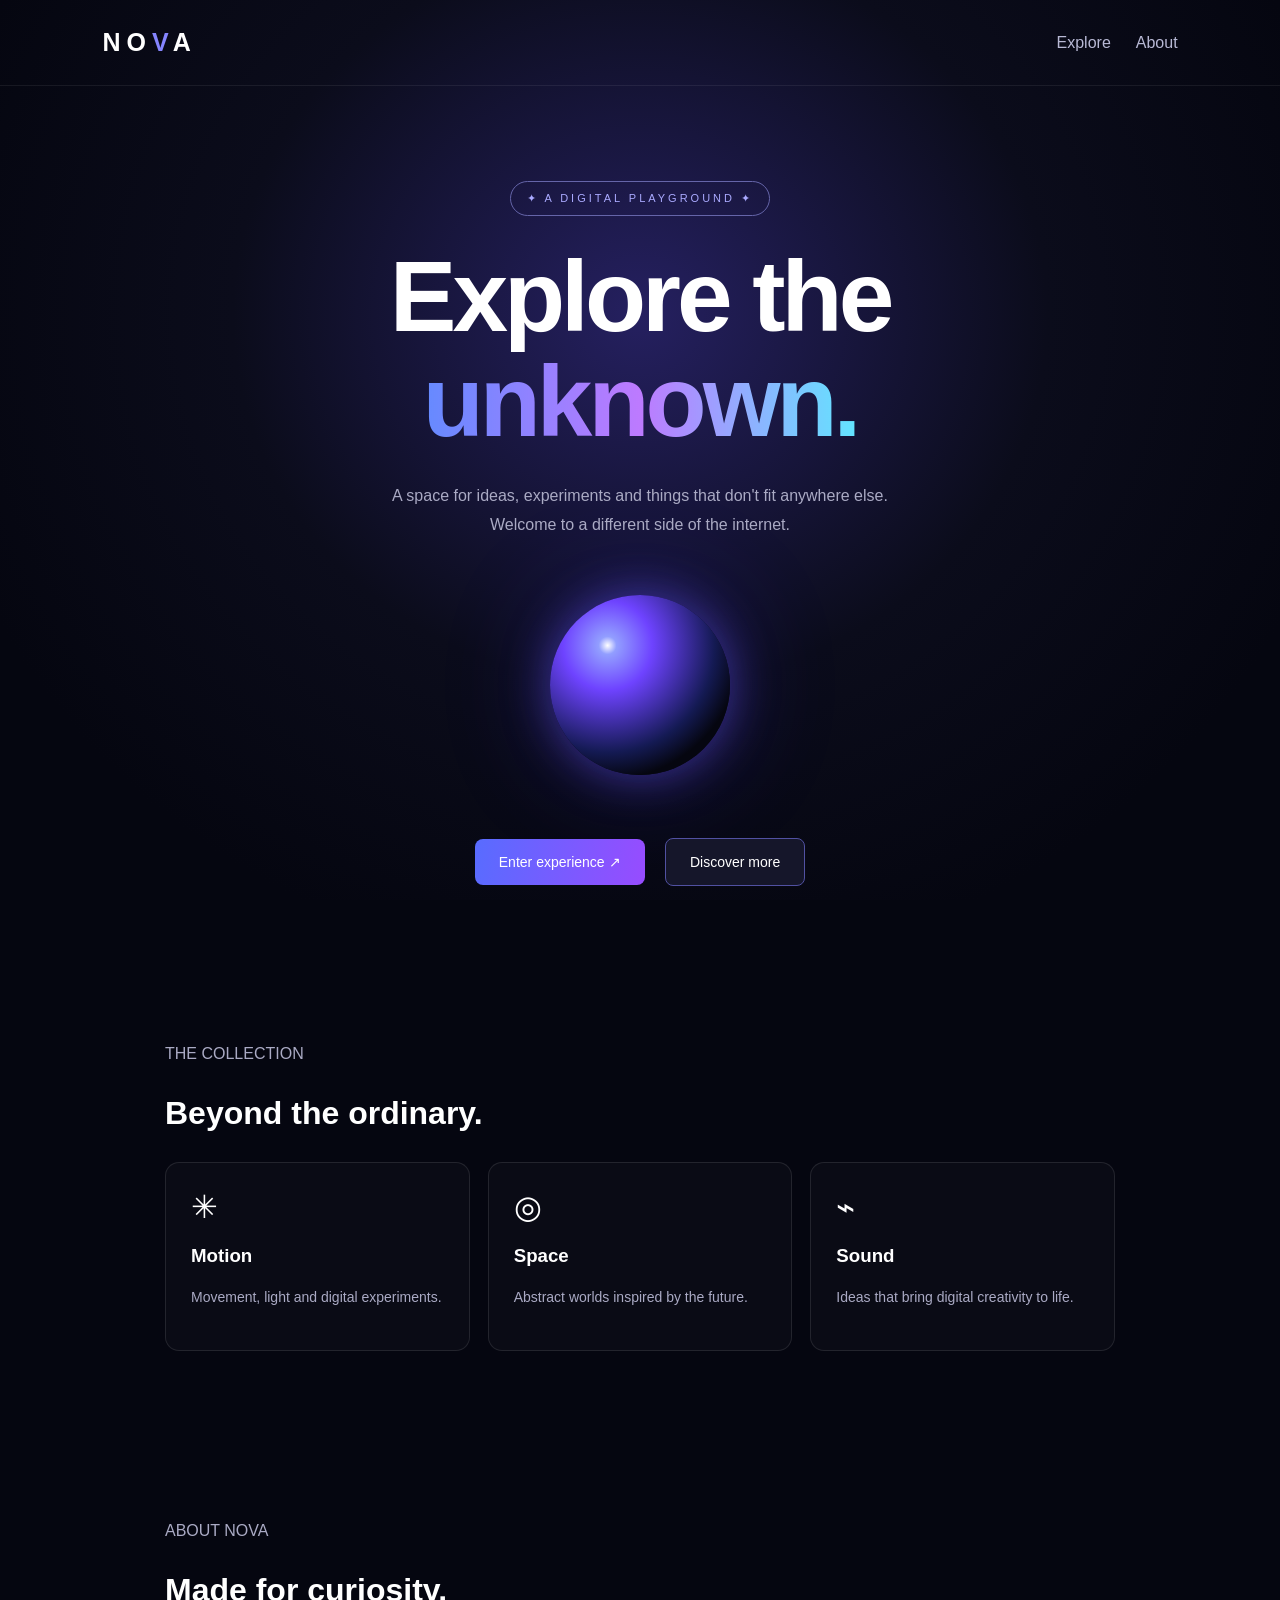
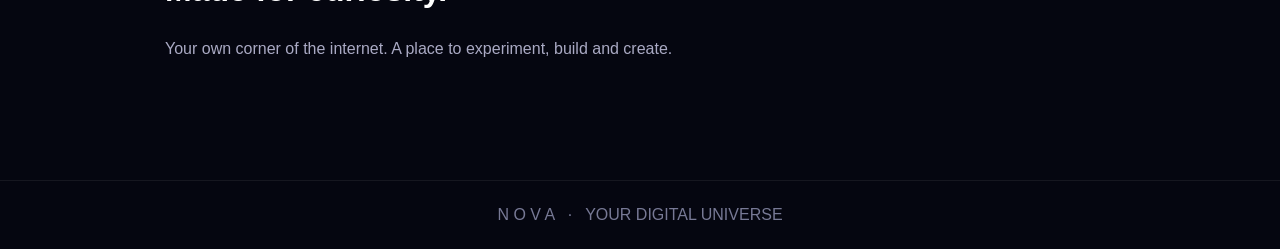
==== index.html @ 21d05f84 "Create futuristic NOVA website" ====
<!DOCTYPE html>
<html lang="no">
<head>
<meta charset="UTF-8">
<meta name="viewport" content="width=device-width, initial-scale=1">
<title>NOVA | Explore the Unknown</title>
<style>
*{box-sizing:border-box}
body{
  margin:0;background:#050610;color:white;
  font-family:Arial,sans-serif;overflow-x:hidden;
}
body:before{
  content:"";position:fixed;inset:0;z-index:-1;
  background:radial-gradient(ellipse at 50% 35%,#252060 0%,#0b0c1b 45%,#050610 80%);
}
nav{
  display:flex;justify-content:space-between;align-items:center;
  padding:28px 8%;border-bottom:1px solid #ffffff12;
}
.logo{font-size:25px;font-weight:bold;letter-spacing:6px}
.logo span{color:#8585ff}
nav a{color:#b8b9d5;text-decoration:none;margin-left:25px}
.hero{text-align:center;padding:95px 20px 80px}
.tag{
  color:#aaaaff;border:1px solid #6565a9;border-radius:30px;
  display:inline-block;padding:10px 16px;font-size:11px;letter-spacing:3px;
}
h1{font-size:clamp(48px,9vw,100px);line-height:1.05;letter-spacing:-4px;margin:28px 0}
h1 span{
  background:linear-gradient(90deg,#658aff,#bd7aff,#62e5ff);
  color:transparent;background-clip:text;
}
p{color:#aaaac4;line-height:1.8}
.hero p{max-width:520px;margin:0 auto}
.orb{
  height:180px;width:180px;border-radius:50%;margin:55px auto;
  background:radial-gradient(circle at 32% 28%,#fff 0%,#929eff 5%,#6e43ff 25%,#141a53 60%,#050610 75%);
  box-shadow:0 0 45px #6855ff80,0 0 110px #4b39ff45;
  animation:float 4s ease-in-out infinite;
}
@keyframes float{50%{transform:translateY(-16px) rotate(12deg)}}
button{
  padding:15px 24px;margin:8px;border-radius:8px;
  color:white;background:#15162a;border:1px solid #5151a2;
  cursor:pointer;font-size:14px;
}
.primary{background:linear-gradient(100deg,#586cff,#974cff);border:0}
button:hover{filter:brightness(1.3);transform:translateY(-2px)}
section.cards{max-width:1000px;margin:auto;padding:50px 25px 100px}
h2{font-size:32px}
.grid{display:grid;grid-template-columns:repeat(3,1fr);gap:18px;margin-top:30px}
.card{
  padding:25px;border-radius:14px;border:1px solid #ffffff1a;
  background:#ffffff06;transition:.3s;
}
.card:hover{transform:translateY(-6px);border-color:#8585ff;box-shadow:0 10px 40px #5544ff18}
.card .icon{font-size:32px}
.card p{font-size:14px}
footer{text-align:center;padding:25px;color:#777995;border-top:1px solid #ffffff12}
@media(max-width:650px){
 .grid{grid-template-columns:1fr}
 nav{padding:22px 5%}nav a{margin-left:10px;font-size:12px}
 .hero{padding-top:70px}h1{letter-spacing:-2px}
}
</style>
</head>
<body>
<nav>
  <div class="logo">NO<span>V</span>A</div>
  <div><a href="#explore">Explore</a><a href="#about">About</a></div>
</nav>

<main>
  <div class="hero">
    <div class="tag">✦ A DIGITAL PLAYGROUND ✦</div>
    <h1>Explore the<br><span>unknown.</span></h1>
    <p>A space for ideas, experiments and things that don't fit anywhere else. Welcome to a different side of the internet.</p>
    <div class="orb"></div>
    <button class="primary" onclick="document.querySelector('#explore').scrollIntoView({behavior:'smooth'})">Enter experience ↗</button>
    <button onclick="alert('Welcome to NOVA. Your journey starts here.')">Discover more</button>
  </div>

  <section class="cards" id="explore">
    <p>THE COLLECTION</p>
    <h2>Beyond the ordinary.</h2>
    <div class="grid">
      <div class="card"><div class="icon">✳</div><h3>Motion</h3><p>Movement, light and digital experiments.</p></div>
      <div class="card"><div class="icon">◎</div><h3>Space</h3><p>Abstract worlds inspired by the future.</p></div>
      <div class="card"><div class="icon">⌁</div><h3>Sound</h3><p>Ideas that bring digital creativity to life.</p></div>
    </div>
  </section>

  <section class="cards" id="about">
    <p>ABOUT NOVA</p>
    <h2>Made for curiosity.</h2>
    <p>Your own corner of the internet. A place to experiment, build and create.</p>
  </section>
</main>
<footer>N O V A &nbsp; · &nbsp; YOUR DIGITAL UNIVERSE</footer>
</body>
</html>
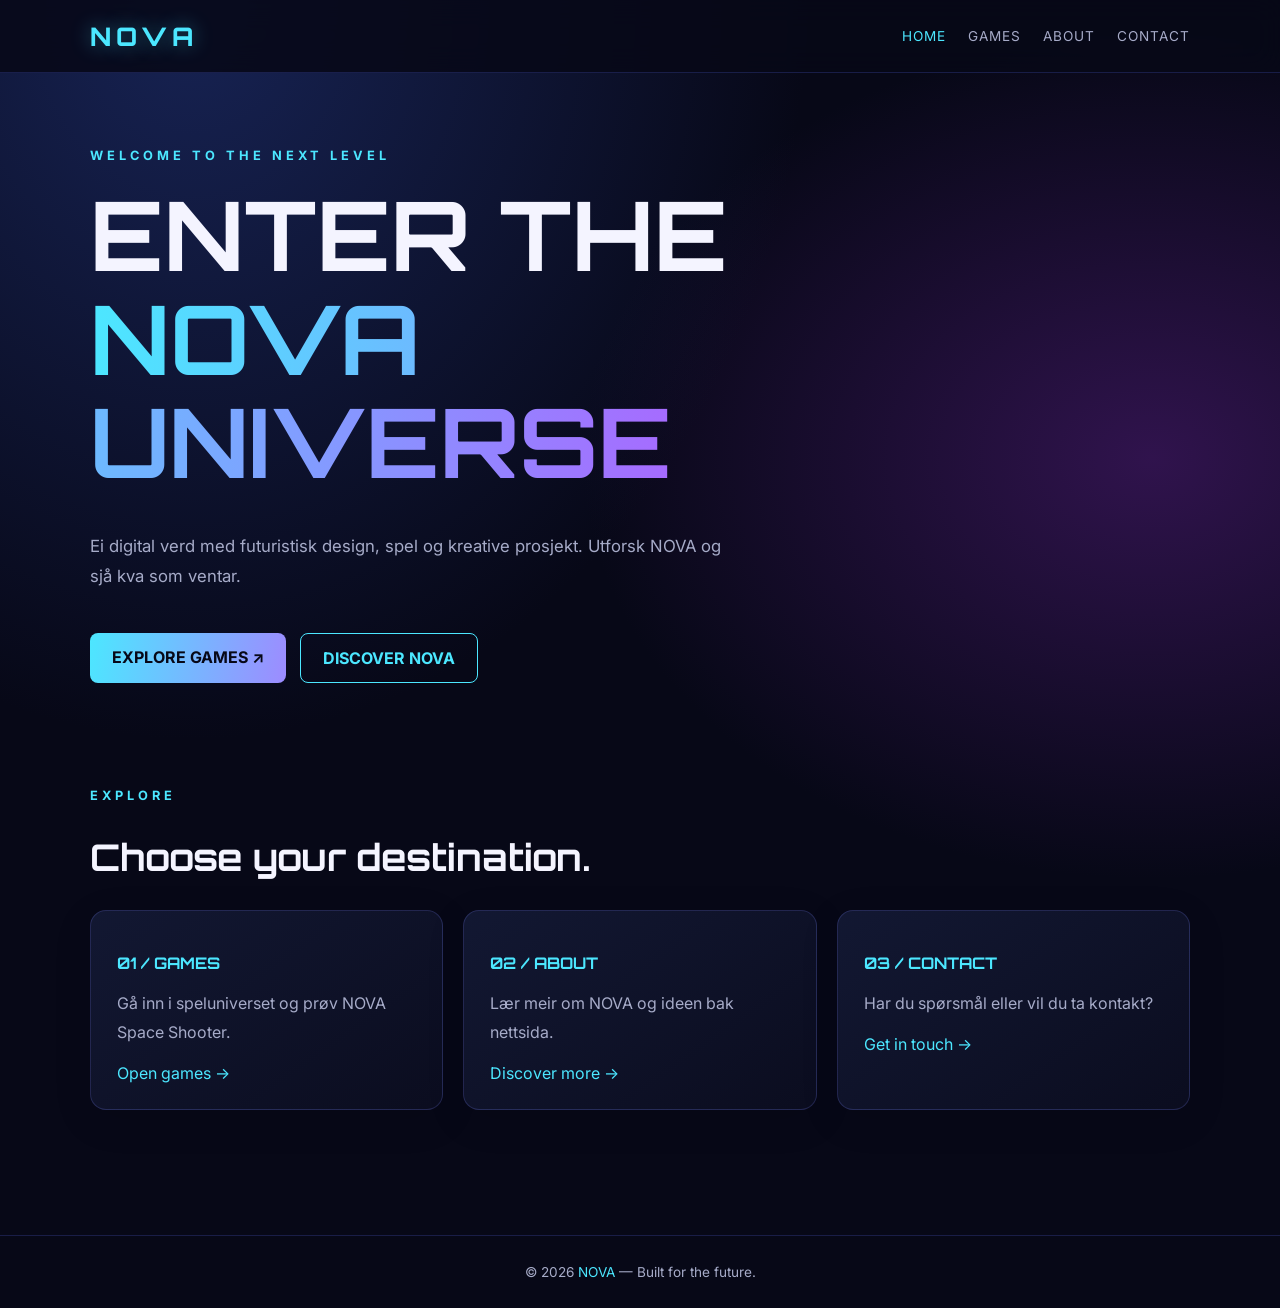
==== commit d5983a58: "Refactor index.html for improved layout and content Updated the structure and content of the index.h" ====
--- a/index.html
+++ b/index.html
@@ -1,103 +1,62 @@
 
 <!DOCTYPE html>
-<html lang="no">
+<html lang="nn">
 <head>
-<meta charset="UTF-8">
-<meta name="viewport" content="width=device-width, initial-scale=1">
-<title>NOVA | Explore the Unknown</title>
-<style>
-*{box-sizing:border-box}
-body{
-  margin:0;background:#050610;color:white;
-  font-family:Arial,sans-serif;overflow-x:hidden;
-}
-body:before{
-  content:"";position:fixed;inset:0;z-index:-1;
-  background:radial-gradient(ellipse at 50% 35%,#252060 0%,#0b0c1b 45%,#050610 80%);
-}
-nav{
-  display:flex;justify-content:space-between;align-items:center;
-  padding:28px 8%;border-bottom:1px solid #ffffff12;
-}
-.logo{font-size:25px;font-weight:bold;letter-spacing:6px}
-.logo span{color:#8585ff}
-nav a{color:#b8b9d5;text-decoration:none;margin-left:25px}
-.hero{text-align:center;padding:95px 20px 80px}
-.tag{
-  color:#aaaaff;border:1px solid #6565a9;border-radius:30px;
-  display:inline-block;padding:10px 16px;font-size:11px;letter-spacing:3px;
-}
-h1{font-size:clamp(48px,9vw,100px);line-height:1.05;letter-spacing:-4px;margin:28px 0}
-h1 span{
-  background:linear-gradient(90deg,#658aff,#bd7aff,#62e5ff);
-  color:transparent;background-clip:text;
-}
-p{color:#aaaac4;line-height:1.8}
-.hero p{max-width:520px;margin:0 auto}
-.orb{
-  height:180px;width:180px;border-radius:50%;margin:55px auto;
-  background:radial-gradient(circle at 32% 28%,#fff 0%,#929eff 5%,#6e43ff 25%,#141a53 60%,#050610 75%);
-  box-shadow:0 0 45px #6855ff80,0 0 110px #4b39ff45;
-  animation:float 4s ease-in-out infinite;
-}
-@keyframes float{50%{transform:translateY(-16px) rotate(12deg)}}
-button{
-  padding:15px 24px;margin:8px;border-radius:8px;
-  color:white;background:#15162a;border:1px solid #5151a2;
-  cursor:pointer;font-size:14px;
-}
-.primary{background:linear-gradient(100deg,#586cff,#974cff);border:0}
-button:hover{filter:brightness(1.3);transform:translateY(-2px)}
-section.cards{max-width:1000px;margin:auto;padding:50px 25px 100px}
-h2{font-size:32px}
-.grid{display:grid;grid-template-columns:repeat(3,1fr);gap:18px;margin-top:30px}
-.card{
-  padding:25px;border-radius:14px;border:1px solid #ffffff1a;
-  background:#ffffff06;transition:.3s;
-}
-.card:hover{transform:translateY(-6px);border-color:#8585ff;box-shadow:0 10px 40px #5544ff18}
-.card .icon{font-size:32px}
-.card p{font-size:14px}
-footer{text-align:center;padding:25px;color:#777995;border-top:1px solid #ffffff12}
-@media(max-width:650px){
- .grid{grid-template-columns:1fr}
- nav{padding:22px 5%}nav a{margin-left:10px;font-size:12px}
- .hero{padding-top:70px}h1{letter-spacing:-2px}
-}
-</style>
+  <meta charset="UTF-8">
+  <meta name="viewport" content="width=device-width, initial-scale=1">
+  <meta name="theme-color" content="#070817">
+  <meta name="description" content="NOVA — futuristiske spel og digitale prosjekt.">
+  <title>NOVA | Home</title>
+  <link rel="stylesheet" href="site.css">
 </head>
 <body>
-<nav>
-  <div class="logo">NO<span>V</span>A</div>
-  <div><a href="#explore">Explore</a><a href="#about">About</a></div>
-</nav>
+  <header>
+    <a class="logo" href="index.html">NOVA</a>
+    <nav aria-label="Hovudmeny">
+      <a class="active" href="index.html">HOME</a>
+      <a href="games.html">GAMES</a>
+      <a href="about.html">ABOUT</a>
+      <a href="contact.html">CONTACT</a>
+    </nav>
+  </header>
 
-<main>
-  <div class="hero">
-    <div class="tag">✦ A DIGITAL PLAYGROUND ✦</div>
-    <h1>Explore the<br><span>unknown.</span></h1>
-    <p>A space for ideas, experiments and things that don't fit anywhere else. Welcome to a different side of the internet.</p>
-    <div class="orb"></div>
-    <button class="primary" onclick="document.querySelector('#explore').scrollIntoView({behavior:'smooth'})">Enter experience ↗</button>
-    <button onclick="alert('Welcome to NOVA. Your journey starts here.')">Discover more</button>
-  </div>
+  <main>
+    <section class="hero">
+      <div class="eyebrow">Welcome to the next level</div>
+      <h1>ENTER THE<br><span class="gradient-text">NOVA UNIVERSE</span></h1>
+      <p>
+        Ei digital verd med futuristisk design, spel og kreative prosjekt.
+        Utforsk NOVA og sjå kva som ventar.
+      </p>
+      <div class="actions">
+        <a class="button primary" href="games.html">EXPLORE GAMES ↗</a>
+        <a class="button" href="about.html">DISCOVER NOVA</a>
+      </div>
+    </section>
 
-  <section class="cards" id="explore">
-    <p>THE COLLECTION</p>
-    <h2>Beyond the ordinary.</h2>
-    <div class="grid">
-      <div class="card"><div class="icon">✳</div><h3>Motion</h3><p>Movement, light and digital experiments.</p></div>
-      <div class="card"><div class="icon">◎</div><h3>Space</h3><p>Abstract worlds inspired by the future.</p></div>
-      <div class="card"><div class="icon">⌁</div><h3>Sound</h3><p>Ideas that bring digital creativity to life.</p></div>
-    </div>
-  </section>
+    <section class="section">
+      <div class="eyebrow">Explore</div>
+      <h2>Choose your destination.</h2>
+      <div class="grid">
+        <article class="panel">
+          <h3>01 / GAMES</h3>
+          <p>Gå inn i speluniverset og prøv NOVA Space Shooter.</p>
+          <a class="contact-link" href="games.html">Open games →</a>
+        </article>
+        <article class="panel">
+          <h3>02 / ABOUT</h3>
+          <p>Lær meir om NOVA og ideen bak nettsida.</p>
+          <a class="contact-link" href="about.html">Discover more →</a>
+        </article>
+        <article class="panel">
+          <h3>03 / CONTACT</h3>
+          <p>Har du spørsmål eller vil du ta kontakt?</p>
+          <a class="contact-link" href="contact.html">Get in touch →</a>
+        </article>
+      </div>
+    </section>
+  </main>
 
-  <section class="cards" id="about">
-    <p>ABOUT NOVA</p>
-    <h2>Made for curiosity.</h2>
-    <p>Your own corner of the internet. A place to experiment, build and create.</p>
-  </section>
-</main>
-<footer>N O V A &nbsp; · &nbsp; YOUR DIGITAL UNIVERSE</footer>
+  <footer>© 2026 <span>NOVA</span> — Built for the future.</footer>
 </body>
 </html>
--- a/site.css
+++ b/site.css
@@ -0,0 +1,230 @@
+
+@import url('https://fonts.googleapis.com/css2?family=Orbitron:wght@400;500;600;700;800&family=Inter:wght@400;500;600;700&display=swap');
+
+:root {
+  --bg: #070817;
+  --panel: #101329;
+  --blue: #4ce7ff;
+  --purple: #a66bff;
+  --text: #f4f4ff;
+  --muted: #a6abc8;
+}
+
+* {
+  box-sizing: border-box;
+}
+
+html {
+  scroll-behavior: smooth;
+}
+
+body {
+  margin: 0;
+  min-height: 100vh;
+  color: var(--text);
+  background:
+    radial-gradient(ellipse at 15% 0%, #172354 0, transparent 40%),
+    radial-gradient(ellipse at 90% 35%, #30134d 0, transparent 35%),
+    var(--bg);
+  font-family: Inter, Arial, sans-serif;
+}
+
+a {
+  color: inherit;
+  text-decoration: none;
+}
+
+header {
+  position: sticky;
+  top: 0;
+  z-index: 10;
+  display: flex;
+  align-items: center;
+  justify-content: space-between;
+  gap: 20px;
+  padding: 20px 7%;
+  background: #070817df;
+  border-bottom: 1px solid #5b70ff35;
+  backdrop-filter: blur(14px);
+}
+
+.logo {
+  font-family: Orbitron, sans-serif;
+  font-size: 1.6rem;
+  font-weight: 800;
+  letter-spacing: 5px;
+  color: var(--blue);
+  text-shadow: 0 0 20px #4ce7ff70;
+}
+
+nav {
+  display: flex;
+  flex-wrap: wrap;
+  gap: 22px;
+}
+
+nav a {
+  color: var(--muted);
+  font-size: .85rem;
+  letter-spacing: 1px;
+  transition: color .2s;
+}
+
+nav a:hover,
+nav a.active {
+  color: var(--blue);
+}
+
+main {
+  width: min(1100px, 88%);
+  margin: auto;
+}
+
+.hero {
+  min-height: 70vh;
+  display: flex;
+  flex-direction: column;
+  justify-content: center;
+  align-items: flex-start;
+  padding: 75px 0;
+}
+
+.eyebrow {
+  color: var(--blue);
+  font-size: .8rem;
+  font-weight: 700;
+  letter-spacing: 4px;
+  text-transform: uppercase;
+}
+
+h1, h2, h3 {
+  font-family: Orbitron, Inter, sans-serif;
+}
+
+h1 {
+  max-width: 850px;
+  margin: 20px 0;
+  font-size: clamp(2.8rem, 8vw, 6rem);
+  line-height: 1.08;
+}
+
+.gradient-text {
+  color: var(--blue);
+  background: linear-gradient(90deg, var(--blue), var(--purple));
+  background-clip: text;
+  -webkit-background-clip: text;
+  -webkit-text-fill-color: transparent;
+}
+
+p {
+  color: var(--muted);
+  line-height: 1.8;
+}
+
+.hero p,
+.intro {
+  max-width: 650px;
+  font-size: 1.05rem;
+}
+
+.actions {
+  display: flex;
+  flex-wrap: wrap;
+  gap: 14px;
+  margin-top: 25px;
+}
+
+.button {
+  display: inline-block;
+  padding: 14px 22px;
+  border: 1px solid var(--blue);
+  border-radius: 8px;
+  color: var(--blue);
+  font-weight: 700;
+  transition: transform .2s, box-shadow .2s;
+}
+
+.button.primary {
+  color: #070817;
+  background: linear-gradient(100deg, var(--blue), #9d8bff);
+  border: 0;
+}
+
+.button:hover {
+  transform: translateY(-3px);
+  box-shadow: 0 0 24px #4ce7ff35;
+}
+
+.section {
+  padding: 30px 0 75px;
+}
+
+.section h2 {
+  font-size: clamp(1.5rem, 4vw, 2.3rem);
+}
+
+.grid {
+  display: grid;
+  grid-template-columns: repeat(3, minmax(0, 1fr));
+  gap: 20px;
+  margin-top: 25px;
+}
+
+.panel {
+  padding: 26px;
+  background: linear-gradient(145deg, #141a35e8, #0c0e20e8);
+  border: 1px solid #7a83ff35;
+  border-radius: 16px;
+  box-shadow: 0 10px 40px #00000018;
+}
+
+.panel h3 {
+  color: var(--blue);
+  font-size: 1rem;
+}
+
+.page-heading {
+  padding: 80px 0 30px;
+}
+
+.page-heading h1 {
+  font-size: clamp(2.5rem, 7vw, 4.5rem);
+}
+
+footer {
+  margin-top: 50px;
+  padding: 28px 6%;
+  border-top: 1px solid #5b70ff35;
+  color: var(--muted);
+  text-align: center;
+  font-size: .85rem;
+}
+
+footer span {
+  color: var(--blue);
+}
+
+.contact-link {
+  color: var(--blue);
+  overflow-wrap: anywhere;
+}
+
+@media (max-width: 700px) {
+  header {
+    align-items: flex-start;
+    flex-direction: column;
+    padding: 18px 6%;
+  }
+
+  nav {
+    gap: 15px;
+  }
+
+  .grid {
+    grid-template-columns: 1fr;
+  }
+
+  .hero {
+    min-height: 58vh;
+  }
+}
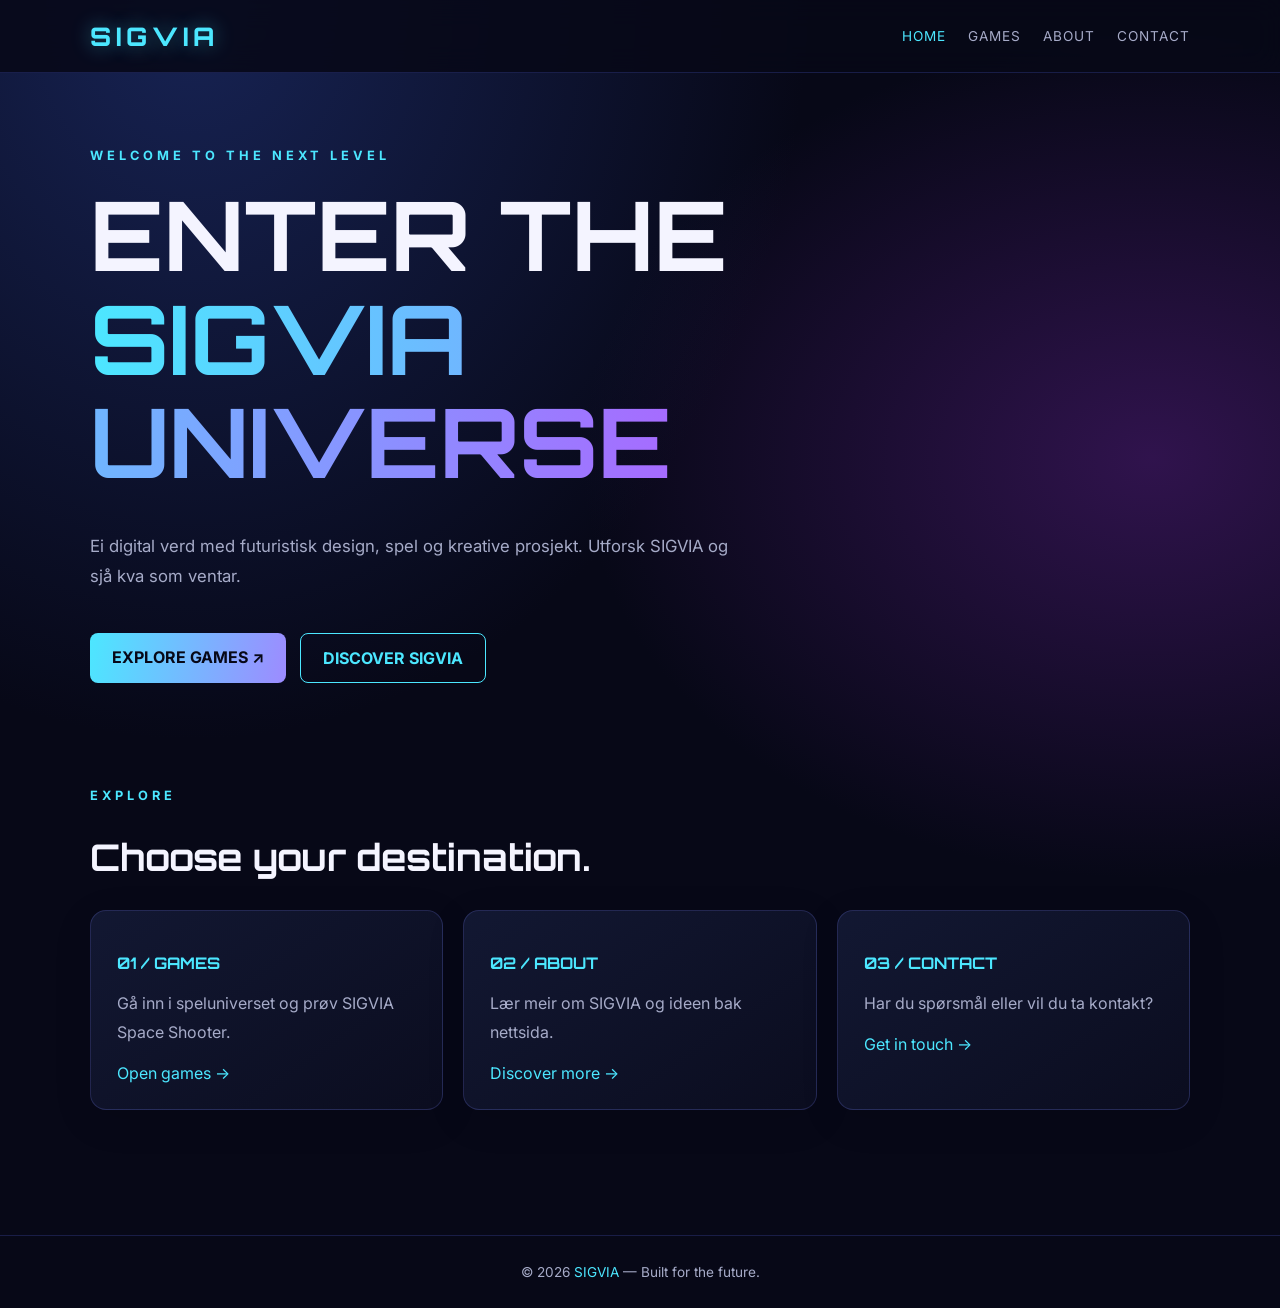
==== commit 258b6fe1: "Update references from NOVA to SIGVIA in index.html" ====
--- a/index.html
+++ b/index.html
@@ -5,13 +5,13 @@
   <meta charset="UTF-8">
   <meta name="viewport" content="width=device-width, initial-scale=1">
   <meta name="theme-color" content="#070817">
-  <meta name="description" content="NOVA — futuristiske spel og digitale prosjekt.">
-  <title>NOVA | Home</title>
+  <meta name="description" content="SIGVIA — futuristiske spel og digitale prosjekt.">
+  <title>SIGVA| Home</title>
   <link rel="stylesheet" href="site.css">
 </head>
 <body>
   <header>
-    <a class="logo" href="index.html">NOVA</a>
+    <a class="logo" href="index.html">SIGVIA</a>
     <nav aria-label="Hovudmeny">
       <a class="active" href="index.html">HOME</a>
       <a href="games.html">GAMES</a>
@@ -23,14 +23,14 @@
   <main>
     <section class="hero">
       <div class="eyebrow">Welcome to the next level</div>
-      <h1>ENTER THE<br><span class="gradient-text">NOVA UNIVERSE</span></h1>
+      <h1>ENTER THE<br><span class="gradient-text">SIGVIA UNIVERSE</span></h1>
       <p>
         Ei digital verd med futuristisk design, spel og kreative prosjekt.
-        Utforsk NOVA og sjå kva som ventar.
+        Utforsk SIGVIA og sjå kva som ventar.
       </p>
       <div class="actions">
         <a class="button primary" href="games.html">EXPLORE GAMES ↗</a>
-        <a class="button" href="about.html">DISCOVER NOVA</a>
+        <a class="button" href="about.html">DISCOVER SIGVIA</a>
       </div>
     </section>
 
@@ -40,12 +40,12 @@
       <div class="grid">
         <article class="panel">
           <h3>01 / GAMES</h3>
-          <p>Gå inn i speluniverset og prøv NOVA Space Shooter.</p>
+          <p>Gå inn i speluniverset og prøv SIGVIA Space Shooter.</p>
           <a class="contact-link" href="games.html">Open games →</a>
         </article>
         <article class="panel">
           <h3>02 / ABOUT</h3>
-          <p>Lær meir om NOVA og ideen bak nettsida.</p>
+          <p>Lær meir om SIGVIA og ideen bak nettsida.</p>
           <a class="contact-link" href="about.html">Discover more →</a>
         </article>
         <article class="panel">
@@ -57,6 +57,6 @@
     </section>
   </main>
 
-  <footer>© 2026 <span>NOVA</span> — Built for the future.</footer>
+  <footer>© 2026 <span>SIGVIA</span> — Built for the future.</footer>
 </body>
 </html>
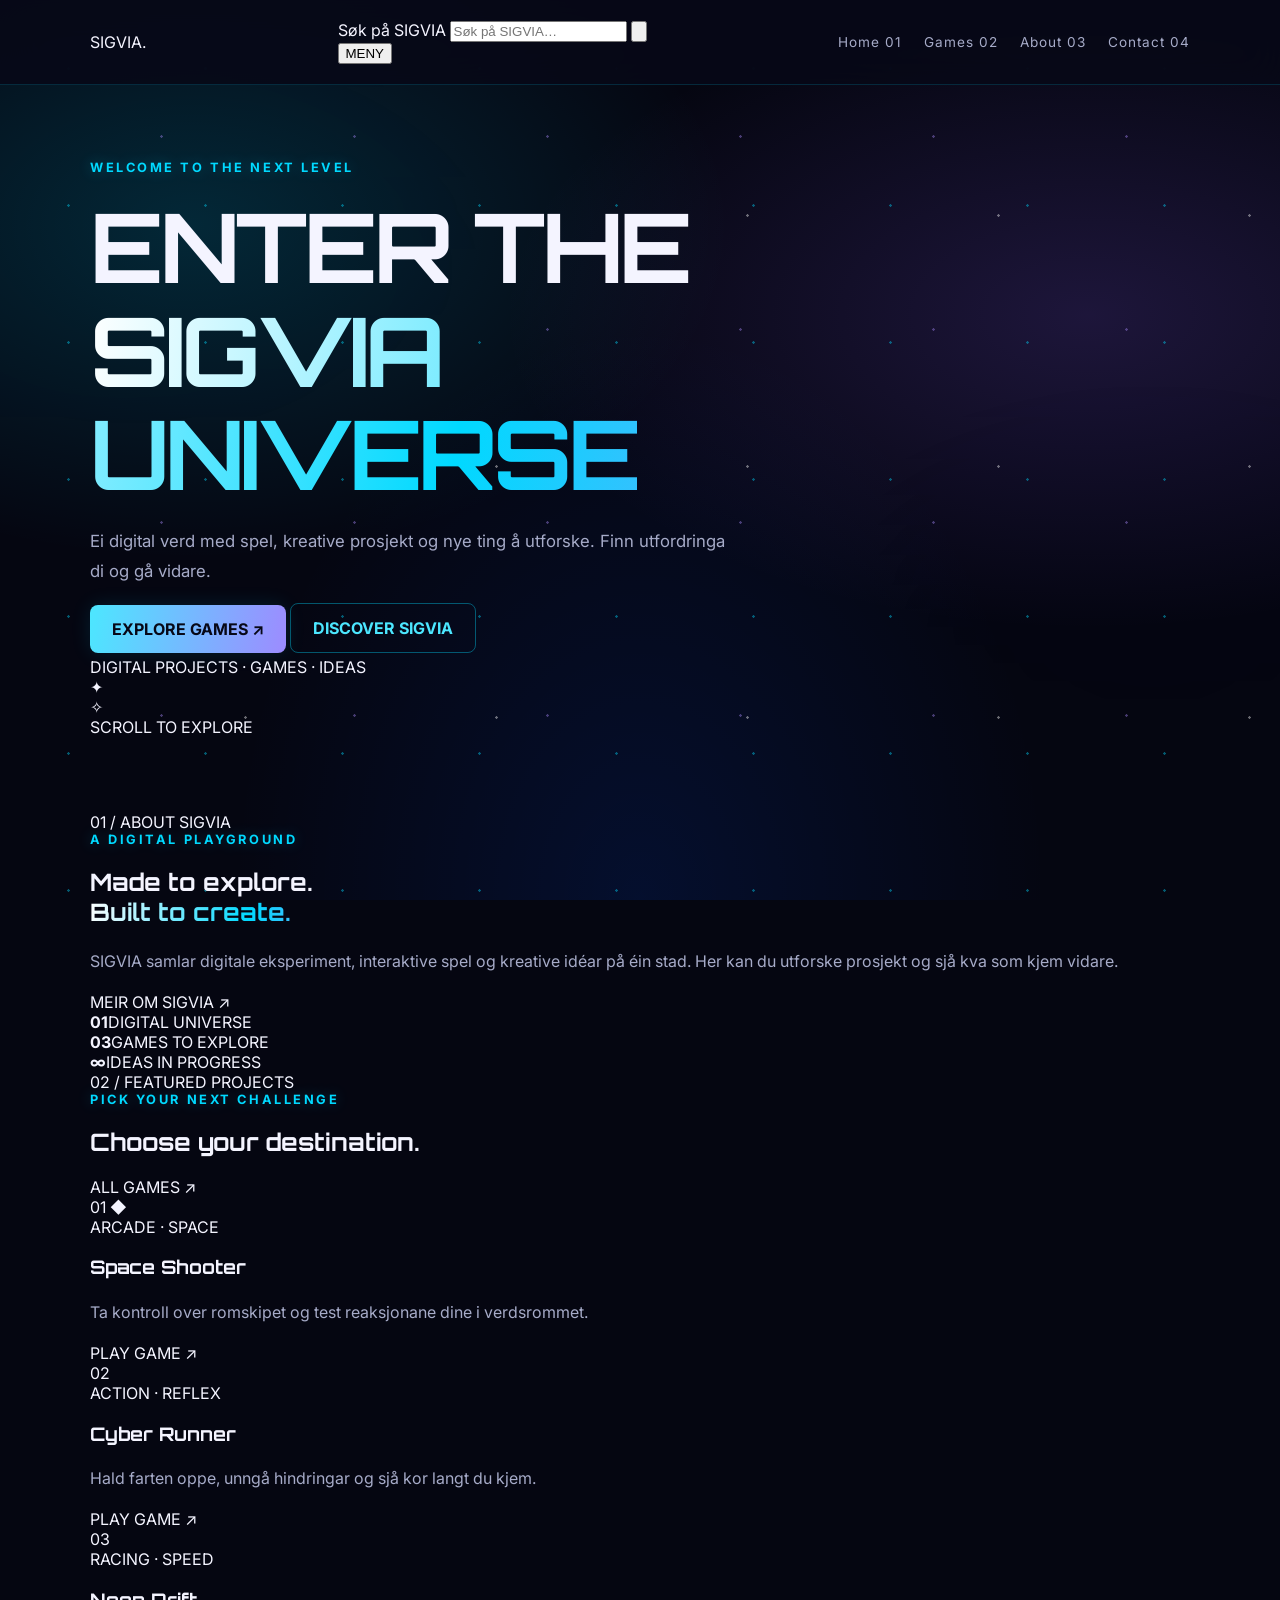
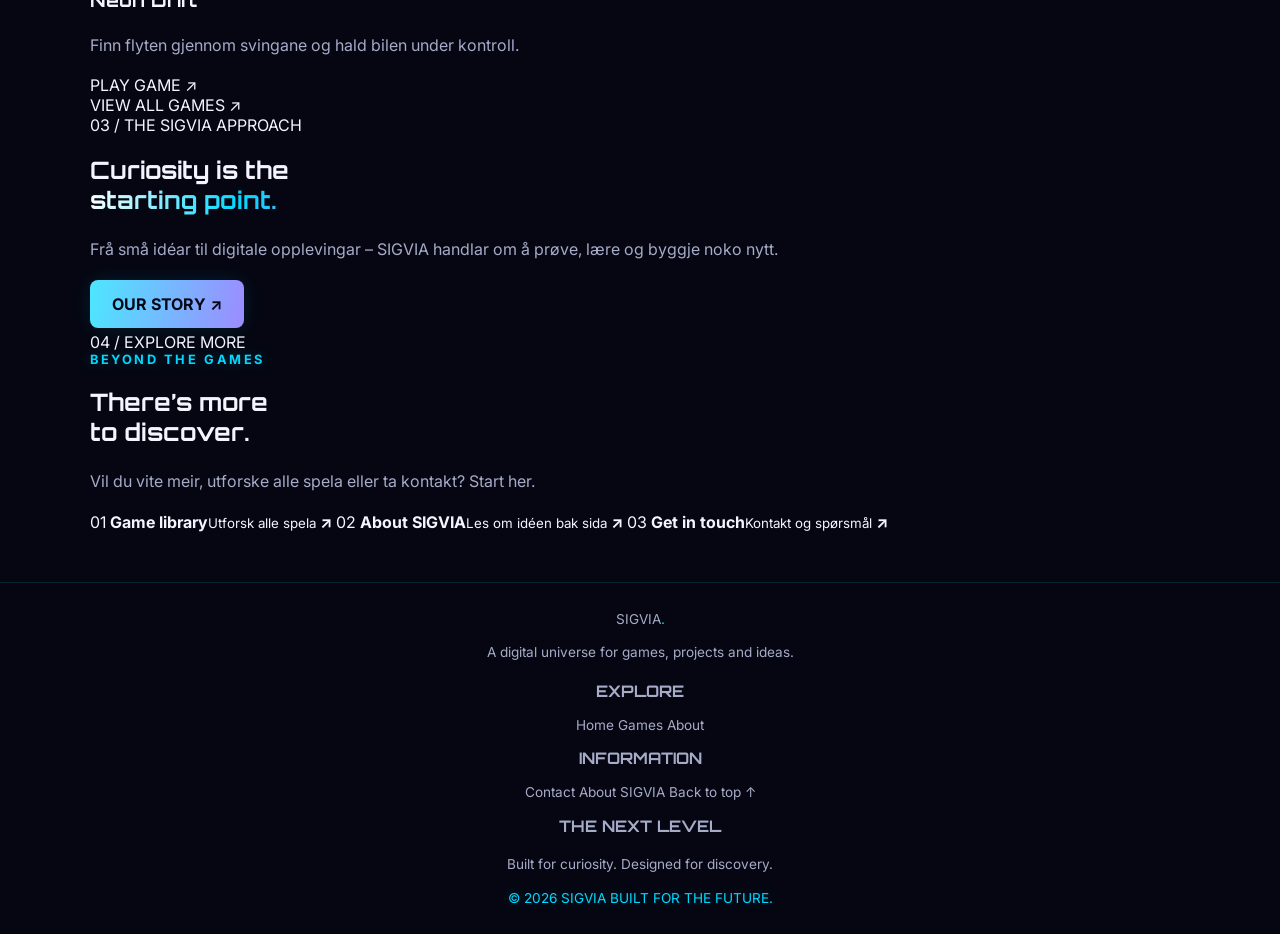
==== commit b5c59230: "Refactor index.html for accessibility and content updates Updated HTML structure, improved accessibi" ====
--- a/index.html
+++ b/index.html
@@ -1,62 +1,334 @@
-
-<!DOCTYPE html>
+<!doctype html>
 <html lang="nn">
 <head>
-  <meta charset="UTF-8">
+  <meta charset="utf-8">
   <meta name="viewport" content="width=device-width, initial-scale=1">
-  <meta name="theme-color" content="#070817">
-  <meta name="description" content="SIGVIA — futuristiske spel og digitale prosjekt.">
-  <title>SIGVA| Home</title>
+  <meta name="theme-color" content="#080a18">
+  <meta name="description" content="SIGVIA — spel, digitale prosjekt og nye ting å utforske.">
+  <title>SIGVIA | Home</title>
   <link rel="stylesheet" href="site.css">
+  <link rel="stylesheet" href="homepage.css">
 </head>
-<body>
-  <header>
-    <a class="logo" href="index.html">SIGVIA</a>
-    <nav aria-label="Hovudmeny">
-      <a class="active" href="index.html">HOME</a>
-      <a href="games.html">GAMES</a>
-      <a href="about.html">ABOUT</a>
-      <a href="contact.html">CONTACT</a>
-    </nav>
-  </header>
-
-  <main>
-    <section class="hero">
-      <div class="eyebrow">Welcome to the next level</div>
+<body class="home-page">
+
+<header class="home-header">
+  <a class="home-logo" href="index.html">SIGVIA<span>.</span></a>
+
+  <div class="header-tools">
+    <form id="site-search" class="site-search" role="search">
+      <label class="sr-only" for="search-input">Søk på SIGVIA</label>
+      <input id="search-input" type="search" placeholder="Søk på SIGVIA…">
+      <button aria-label="Søk" type="submit">
+        <svg viewBox="0 0 24 24">
+          <circle cx="10.5" cy="10.5" r="6.5"></circle>
+          <path d="m15.5 15.5 5 5"></path>
+        </svg>
+      </button>
+    </form>
+
+    <button id="menu-toggle" class="menu-toggle" type="button"
+      aria-expanded="false" aria-controls="site-menu">
+      <span>MENY</span>
+      <i><b></b><b></b></i>
+    </button>
+  </div>
+
+  <nav id="site-menu" class="site-menu" aria-label="Hovudmeny" hidden>
+    <a href="index.html">Home <span>01</span></a>
+    <a href="games.html">Games <span>02</span></a>
+    <a href="about.html">About <span>03</span></a>
+    <a href="contact.html">Contact <span>04</span></a>
+  </nav>
+</header>
+
+<div id="search-results" class="search-results" aria-live="polite" hidden></div>
+
+<main>
+  <section class="hero long-hero" id="top">
+    <div class="hero-copy">
+      <div class="eyebrow">
+        <span class="status-dot"></span>
+        WELCOME TO THE NEXT LEVEL
+      </div>
+
       <h1>ENTER THE<br><span class="gradient-text">SIGVIA UNIVERSE</span></h1>
+
       <p>
-        Ei digital verd med futuristisk design, spel og kreative prosjekt.
-        Utforsk SIGVIA og sjå kva som ventar.
+        Ei digital verd med spel, kreative prosjekt og nye ting å utforske.
+        Finn utfordringa di og gå vidare.
       </p>
-      <div class="actions">
+
+      <div class="hero-actions">
         <a class="button primary" href="games.html">EXPLORE GAMES ↗</a>
-        <a class="button" href="about.html">DISCOVER SIGVIA</a>
-      </div>
-    </section>
-
-    <section class="section">
-      <div class="eyebrow">Explore</div>
-      <h2>Choose your destination.</h2>
-      <div class="grid">
-        <article class="panel">
-          <h3>01 / GAMES</h3>
-          <p>Gå inn i speluniverset og prøv SIGVIA Space Shooter.</p>
-          <a class="contact-link" href="games.html">Open games →</a>
-        </article>
-        <article class="panel">
-          <h3>02 / ABOUT</h3>
-          <p>Lær meir om SIGVIA og ideen bak nettsida.</p>
-          <a class="contact-link" href="about.html">Discover more →</a>
-        </article>
-        <article class="panel">
-          <h3>03 / CONTACT</h3>
-          <p>Har du spørsmål eller vil du ta kontakt?</p>
-          <a class="contact-link" href="contact.html">Get in touch →</a>
-        </article>
-      </div>
-    </section>
-  </main>
-
-  <footer>© 2026 <span>SIGVIA</span> — Built for the future.</footer>
+        <a class="button secondary" href="#about-sigvia">DISCOVER SIGVIA</a>
+      </div>
+
+      <div class="hero-meta">
+        DIGITAL PROJECTS <span>·</span> GAMES <span>·</span> IDEAS
+      </div>
+    </div>
+
+    <div class="hero-visual" aria-hidden="true">
+      <div class="hero-glow"></div>
+      <div class="hero-ring ring-one"></div>
+      <div class="hero-ring ring-two"></div>
+      <div class="hero-core"></div>
+      <div class="hero-star star-one">✦</div>
+      <div class="hero-star star-two">✧</div>
+    </div>
+
+    <a class="scroll-cue" href="#about-sigvia">
+      SCROLL TO EXPLORE <span></span>
+    </a>
+  </section>
+
+  <section class="home-section intro-section" id="about-sigvia">
+    <div class="section-index">01 / ABOUT SIGVIA</div>
+
+    <div class="two-column">
+      <div>
+        <div class="eyebrow">A DIGITAL PLAYGROUND</div>
+        <h2>Made to explore.<br><span class="gradient-text">Built to create.</span></h2>
+      </div>
+
+      <div class="section-copy">
+        <p>
+          SIGVIA samlar digitale eksperiment, interaktive spel og kreative
+          idéar på éin stad. Her kan du utforske prosjekt og sjå kva som kjem vidare.
+        </p>
+        <a class="text-link" href="about.html">MEIR OM SIGVIA <span>↗</span></a>
+      </div>
+    </div>
+
+    <div class="stats-row">
+      <div><strong>01</strong><span>DIGITAL UNIVERSE</span></div>
+      <div><strong>03</strong><span>GAMES TO EXPLORE</span></div>
+      <div><strong>∞</strong><span>IDEAS IN PROGRESS</span></div>
+    </div>
+  </section>
+
+  <section class="home-section games-section" id="featured">
+    <div class="section-heading">
+      <div>
+        <div class="section-index">02 / FEATURED PROJECTS</div>
+        <div class="eyebrow">PICK YOUR NEXT CHALLENGE</div>
+        <h2>Choose your destination.</h2>
+      </div>
+      <a class="text-link all-games" href="games.html">ALL GAMES <span>↗</span></a>
+    </div>
+
+    <div class="game-grid">
+      <article class="game-card">
+        <div class="game-art space-art">
+          <span class="art-label">01</span>
+          <span class="planet"></span>
+          <span class="ship">◆</span>
+        </div>
+        <div class="game-card-content">
+          <div class="game-type">ARCADE · SPACE</div>
+          <h3>Space Shooter</h3>
+          <p>Ta kontroll over romskipet og test reaksjonane dine i verdsrommet.</p>
+          <a class="text-link" href="game.html">PLAY GAME <span>↗</span></a>
+        </div>
+      </article>
+
+      <article class="game-card">
+        <div class="game-art runner-art">
+          <span class="art-label">02</span>
+          <span class="runner-sun"></span>
+          <span class="runner-floor"></span>
+          <span class="runner-person"></span>
+        </div>
+        <div class="game-card-content">
+          <div class="game-type">ACTION · REFLEX</div>
+          <h3>Cyber Runner</h3>
+          <p>Hald farten oppe, unngå hindringar og sjå kor langt du kjem.</p>
+          <a class="text-link" href="runner.html">PLAY GAME <span>↗</span></a>
+        </div>
+      </article>
+
+      <article class="game-card">
+        <div class="game-art drift-art">
+          <span class="art-label">03</span>
+          <span class="road"></span>
+          <span class="car"></span>
+        </div>
+        <div class="game-card-content">
+          <div class="game-type">RACING · SPEED</div>
+          <h3>Neon Drift</h3>
+          <p>Finn flyten gjennom svingane og hald bilen under kontroll.</p>
+          <a class="text-link" href="neon-drift.html">PLAY GAME <span>↗</span></a>
+        </div>
+      </article>
+    </div>
+
+    <a class="text-link mobile-all-games" href="games.html">VIEW ALL GAMES <span>↗</span></a>
+  </section>
+
+  <section class="statement-section">
+    <div class="statement-pattern" aria-hidden="true"></div>
+    <div class="section-index">03 / THE SIGVIA APPROACH</div>
+    <h2>Curiosity is the<br><span class="gradient-text">starting point.</span></h2>
+    <p>Frå små idéar til digitale opplevingar – SIGVIA handlar om å prøve, lære og byggje noko nytt.</p>
+    <a class="button primary" href="about.html">OUR STORY ↗</a>
+  </section>
+
+  <section class="home-section explore-section">
+    <div class="section-index">04 / EXPLORE MORE</div>
+
+    <div class="two-column explore-layout">
+      <div>
+        <div class="eyebrow">BEYOND THE GAMES</div>
+        <h2>There’s more<br>to discover.</h2>
+        <p>Vil du vite meir, utforske alle spela eller ta kontakt? Start her.</p>
+      </div>
+
+      <div class="explore-links">
+        <a href="games.html">
+          <span class="link-number">01</span>
+          <span><strong>Game library</strong><small>Utforsk alle spela</small></span>
+          <b>↗</b>
+        </a>
+        <a href="about.html">
+          <span class="link-number">02</span>
+          <span><strong>About SIGVIA</strong><small>Les om idéen bak sida</small></span>
+          <b>↗</b>
+        </a>
+        <a href="contact.html">
+          <span class="link-number">03</span>
+          <span><strong>Get in touch</strong><small>Kontakt og spørsmål</small></span>
+          <b>↗</b>
+        </a>
+      </div>
+    </div>
+  </section>
+</main>
+
+<footer class="home-footer">
+  <div class="footer-main">
+    <div class="footer-brand">
+      <a class="home-logo" href="index.html">SIGVIA<span>.</span></a>
+      <p>A digital universe for games, projects and ideas.</p>
+    </div>
+
+    <div class="footer-column">
+      <h3>EXPLORE</h3>
+      <a href="index.html">Home</a>
+      <a href="games.html">Games</a>
+      <a href="about.html">About</a>
+    </div>
+
+    <div class="footer-column">
+      <h3>INFORMATION</h3>
+      <a href="contact.html">Contact</a>
+      <a href="about.html">About SIGVIA</a>
+      <a href="#top">Back to top ↑</a>
+    </div>
+
+    <div class="footer-column footer-note">
+      <h3>THE NEXT LEVEL</h3>
+      <p>Built for curiosity. Designed for discovery.</p>
+    </div>
+  </div>
+
+  <div class="footer-bottom">
+    <span>© 2026 SIGVIA</span>
+    <span>BUILT FOR THE FUTURE.</span>
+  </div>
+</footer>
+
+<script>
+const toggle = document.getElementById('menu-toggle');
+const menu = document.getElementById('site-menu');
+
+toggle.addEventListener('click', () => {
+  const open = toggle.getAttribute('aria-expanded') === 'true';
+  toggle.setAttribute('aria-expanded', String(!open));
+  toggle.classList.toggle('is-open', !open);
+  menu.hidden = open;
+});
+
+document.addEventListener('click', event => {
+  if (!menu.hidden && !menu.contains(event.target) && !toggle.contains(event.target)) {
+    menu.hidden = true;
+    toggle.setAttribute('aria-expanded', 'false');
+    toggle.classList.remove('is-open');
+  }
+});
+
+const items = [
+  ['SIGVIA Home', 'Framside og introduksjon', 'index.html#top', 'home framside intro sigvia'],
+  ['About SIGVIA', 'Les om SIGVIA', 'about.html', 'about om oss informasjon idé prosjekt'],
+  ['Games', 'Utforsk alle spela', 'games.html', 'games spel game library'],
+  ['Space Shooter', 'Arkadespel i verdsrommet', 'game.html', 'space shooter romskip arcade'],
+  ['Cyber Runner', 'Actionspel med fart og hindringar', 'runner.html', 'cyber runner action reflex løping'],
+  ['Neon Drift', 'Racing, fart og kontroll', 'neon-drift.html', 'neon drift racing bil køyring'],
+  ['Contact', 'Kontakt SIGVIA', 'contact.html', 'contact kontakt spørsmål']
+];
+
+const form = document.getElementById('site-search');
+const input = document.getElementById('search-input');
+const results = document.getElementById('search-results');
+
+form.addEventListener('submit', event => {
+  event.preventDefault();
+
+  const query = input.value.trim().toLowerCase();
+  results.replaceChildren();
+
+  if (!query) {
+    results.hidden = true;
+    input.focus();
+    return;
+  }
+
+  const matches = items.filter(item =>
+    item.join(' ').toLowerCase().includes(query)
+  );
+
+  const heading = document.createElement('div');
+  heading.className = 'results-heading';
+  heading.textContent = matches.length
+    ? `SØKERESULTAT (${matches.length})`
+    : 'INGEN TREFF';
+
+  results.append(heading);
+
+  matches.forEach(item => {
+    const link = document.createElement('a');
+    link.href = item[2];
+
+    const wrap = document.createElement('span');
+    const title = document.createElement('strong');
+    const description = document.createElement('small');
+    const arrow = document.createElement('b');
+
+    title.textContent = item[0];
+    description.textContent = item[1];
+    arrow.textContent = '↗';
+
+    wrap.append(title, description);
+    link.append(wrap, arrow);
+    results.append(link);
+  });
+
+  results.hidden = false;
+});
+
+document.addEventListener('keydown', event => {
+  if (event.key === 'Escape') {
+    results.hidden = true;
+    menu.hidden = true;
+    toggle.setAttribute('aria-expanded', 'false');
+    toggle.classList.remove('is-open');
+  }
+
+  if ((event.ctrlKey || event.metaKey) && event.key.toLowerCase() === 'k') {
+    event.preventDefault();
+    input.focus();
+  }
+});
+</script>
+
 </body>
 </html>
--- a/site.css
+++ b/site.css
@@ -228,3 +228,382 @@
     min-height: 58vh;
   }
 }
+
+/* =====================================
+   SIGVIA FUTURISTIC UPGRADE
+   ===================================== */
+
+:root {
+  --neon-blue: #00d9ff;
+  --neon-purple: #8b5cf6;
+  --dark-bg: #070817;
+  --glass: rgba(18, 24, 52, 0.72);
+}
+
+/* Animated background glow */
+body {
+  background-color: var(--dark-bg);
+  background-image:
+    radial-gradient(
+      ellipse at 15% 15%,
+      rgba(0, 217, 255, 0.12),
+      transparent 38%
+    ),
+    radial-gradient(
+      ellipse at 85% 45%,
+      rgba(139, 92, 246, 0.13),
+      transparent 40%
+    );
+  background-attachment: fixed;
+  overflow-x: hidden;
+}
+
+/* Moving futuristic grid */
+body::before {
+  content: "";
+  position: fixed;
+  inset: 0;
+  z-index: 0;
+  pointer-events: none;
+  opacity: 0.16;
+  background-image:
+    linear-gradient(rgba(0, 217, 255, 0.09) 1px, transparent 1px),
+    linear-gradient(90deg, rgba(0, 217, 255, 0.09) 1px, transparent 1px);
+  background-size: 48px 48px;
+  mask-image: linear-gradient(to bottom, black, transparent 85%);
+  animation: grid-drift 24s linear infinite;
+}
+
+body > header,
+body > main,
+body > footer {
+  position: relative;
+  z-index: 1;
+}
+
+@keyframes grid-drift {
+  from { background-position: 0 0; }
+  to { background-position: 48px 48px; }
+}
+
+/* Glass-style navigation */
+header {
+  backdrop-filter: blur(18px);
+  -webkit-backdrop-filter: blur(18px);
+  border-bottom: 1px solid rgba(0, 217, 255, 0.16);
+}
+
+.logo {
+  transition: color 0.25s ease, text-shadow 0.25s ease;
+}
+
+.logo:hover {
+  color: var(--neon-blue);
+  text-shadow: 0 0 18px rgba(0, 217, 255, 0.75);
+}
+
+nav a {
+  position: relative;
+  transition: color 0.25s ease;
+}
+
+nav a::after {
+  content: "";
+  position: absolute;
+  left: 0;
+  bottom: -7px;
+  width: 100%;
+  height: 2px;
+  background: linear-gradient(
+    90deg,
+    var(--neon-blue),
+    var(--neon-purple)
+  );
+  transform: scaleX(0);
+  transform-origin: left;
+  transition: transform 0.25s ease;
+}
+
+nav a:hover::after,
+nav a.active::after {
+  transform: scaleX(1);
+}
+
+nav a:hover {
+  color: var(--neon-blue);
+}
+
+/* Hero section */
+.hero {
+  position: relative;
+  isolation: isolate;
+}
+
+.hero h1 {
+  animation: hero-appear 0.9s ease both;
+  letter-spacing: -0.045em;
+}
+
+.hero p {
+  animation: hero-appear 0.9s 0.15s ease both;
+}
+
+.eyebrow {
+  color: var(--neon-blue);
+  letter-spacing: 0.2em;
+  text-transform: uppercase;
+  text-shadow: 0 0 14px rgba(0, 217, 255, 0.3);
+}
+
+.gradient-text {
+  background: linear-gradient(
+    100deg,
+    #ffffff 0%,
+    #00d9ff 40%,
+    #a78bfa 75%,
+    #ffffff 100%
+  );
+  background-size: 200% auto;
+  -webkit-background-clip: text;
+  background-clip: text;
+  -webkit-text-fill-color: transparent;
+  animation: gradient-flow 6s linear infinite;
+}
+
+@keyframes gradient-flow {
+  to { background-position: 200% center; }
+}
+
+@keyframes hero-appear {
+  from {
+    opacity: 0;
+    transform: translateY(18px);
+  }
+  to {
+    opacity: 1;
+    transform: translateY(0);
+  }
+}
+
+/* Futuristic buttons */
+.button {
+  position: relative;
+  overflow: hidden;
+  border: 1px solid rgba(0, 217, 255, 0.38);
+  transition:
+    transform 0.25s ease,
+    box-shadow 0.25s ease,
+    border-color 0.25s ease;
+}
+
+.button:hover {
+  transform: translateY(-3px);
+  border-color: var(--neon-blue);
+  box-shadow:
+    0 0 12px rgba(0, 217, 255, 0.2),
+    0 0 30px rgba(0, 217, 255, 0.12);
+}
+
+.button.primary {
+  box-shadow: 0 0 20px rgba(0, 217, 255, 0.12);
+}
+
+.button.primary:hover {
+  box-shadow:
+    0 0 18px rgba(0, 217, 255, 0.3),
+    0 0 40px rgba(0, 217, 255, 0.16);
+}
+
+/* Glass panels and cards */
+.panel {
+  position: relative;
+  overflow: hidden;
+  background: var(--glass);
+  border: 1px solid rgba(148, 163, 255, 0.17);
+  border-radius: 16px;
+  backdrop-filter: blur(12px);
+  -webkit-backdrop-filter: blur(12px);
+  transition:
+    transform 0.3s ease,
+    border-color 0.3s ease,
+    box-shadow 0.3s ease;
+}
+
+.panel::before {
+  content: "";
+  position: absolute;
+  top: 0;
+  left: -120%;
+  width: 80%;
+  height: 1px;
+  background: linear-gradient(
+    90deg,
+    transparent,
+    var(--neon-blue),
+    var(--neon-purple),
+    transparent
+  );
+  transition: left 0.55s ease;
+}
+
+.panel:hover::before {
+  left: 120%;
+}
+
+.panel:hover {
+  transform: translateY(-7px);
+  border-color: rgba(0, 217, 255, 0.45);
+  box-shadow:
+    0 12px 35px rgba(0, 0, 0, 0.24),
+    0 0 25px rgba(0, 217, 255, 0.08);
+}
+
+.panel h3 {
+  transition: color 0.25s ease;
+}
+
+.panel:hover h3 {
+  color: var(--neon-blue);
+}
+
+.contact-link {
+  transition:
+    color 0.25s ease,
+    letter-spacing 0.25s ease;
+}
+
+.contact-link:hover {
+  color: var(--neon-blue);
+  letter-spacing: 0.03em;
+}
+
+/* Section headings */
+.section h2 {
+  text-wrap: balance;
+}
+
+footer {
+  border-top: 1px solid rgba(0, 217, 255, 0.14);
+}
+
+footer span {
+  color: var(--neon-blue);
+  text-shadow: 0 0 12px rgba(0, 217, 255, 0.25);
+}
+
+/* Keyboard accessibility */
+a:focus-visible {
+  outline: 2px solid var(--neon-blue);
+  outline-offset: 5px;
+}
+
+/* Mobile adjustments */
+@media (max-width: 600px) {
+  body::before {
+    background-size: 32px 32px;
+  }
+
+  .panel:hover {
+    transform: translateY(-3px);
+  }
+
+  .button:hover {
+    transform: translateY(-2px);
+  }
+}
+
+/* Respect reduced-motion settings */
+@media (prefers-reduced-motion: reduce) {
+  *,
+  *::before,
+  *::after {
+    animation-duration: 0.01ms !important;
+    animation-iteration-count: 1 !important;
+    transition-duration: 0.01ms !important;
+    scroll-behavior: auto !important;
+  }
+}
+
+/* =====================================
+   SIGVIA — ADVANCED NEON BACKGROUND
+   ===================================== */
+
+body {
+  background-color: #050611;
+  background-image:
+    radial-gradient(ellipse at 15% 25%,
+      rgba(0, 217, 255, 0.16), transparent 35%),
+    radial-gradient(ellipse at 85% 35%,
+      rgba(139, 92, 246, 0.18), transparent 38%),
+    radial-gradient(ellipse at 50% 100%,
+      rgba(0, 80, 255, 0.12), transparent 45%);
+  background-attachment: fixed;
+}
+
+/* Deep moving light atmosphere */
+body::before {
+  content: "";
+  position: fixed;
+  inset: -50%;
+  z-index: 0;
+  pointer-events: none;
+  background:
+    radial-gradient(ellipse at 30% 40%,
+      rgba(0, 217, 255, 0.10), transparent 25%),
+    radial-gradient(ellipse at 70% 60%,
+      rgba(139, 92, 246, 0.12), transparent 30%);
+  filter: blur(45px);
+  animation: sigvia-aurora 18s ease-in-out infinite alternate;
+}
+
+/* Subtle digital star particles */
+body::after {
+  content: "";
+  position: fixed;
+  inset: 0;
+  z-index: 0;
+  pointer-events: none;
+  opacity: 0.4;
+  background-image:
+    radial-gradient(circle, #00d9ff 1px, transparent 1.5px),
+    radial-gradient(circle, #a78bfa 1px, transparent 1.5px),
+    radial-gradient(circle, #ffffff 1px, transparent 1.5px);
+  background-size: 137px 137px, 193px 193px, 251px 251px;
+  background-position: 0 0, 65px 40px, 120px 90px;
+  animation: sigvia-stars 35s linear infinite;
+}
+
+body > header,
+body > main,
+body > footer {
+  position: relative;
+  z-index: 1;
+}
+
+@keyframes sigvia-aurora {
+  0% {
+    transform: translate(-3%, -2%) rotate(0deg) scale(1);
+  }
+  50% {
+    transform: translate(3%, 2%) rotate(8deg) scale(1.08);
+  }
+  100% {
+    transform: translate(-1%, 4%) rotate(-5deg) scale(1.03);
+  }
+}
+
+@keyframes sigvia-stars {
+  from {
+    background-position: 0 0, 65px 40px, 120px 90px;
+  }
+  to {
+    background-position: 137px 137px, 258px 233px, 371px 341px;
+  }
+}
+
+@media (prefers-reduced-motion: reduce) {
+  body::before,
+  body::after {
+    animation: none;
+  }
+}
